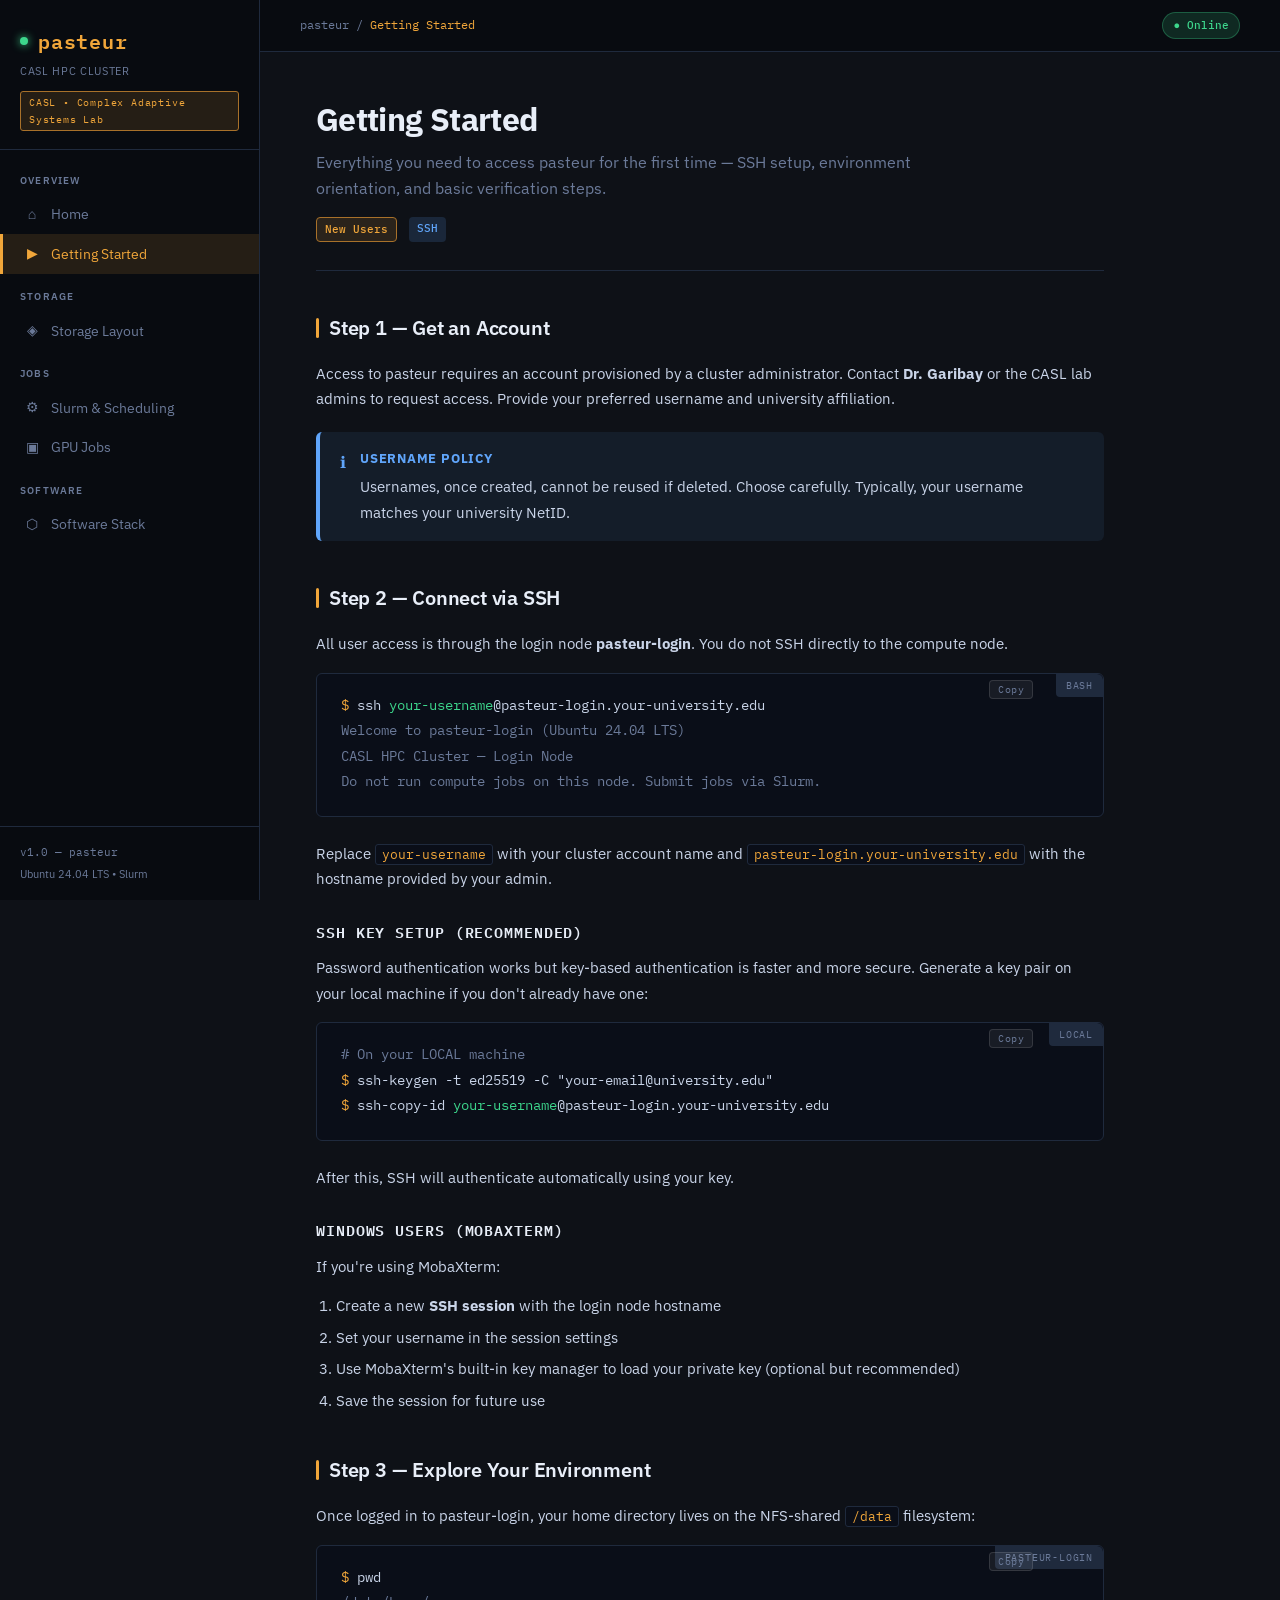
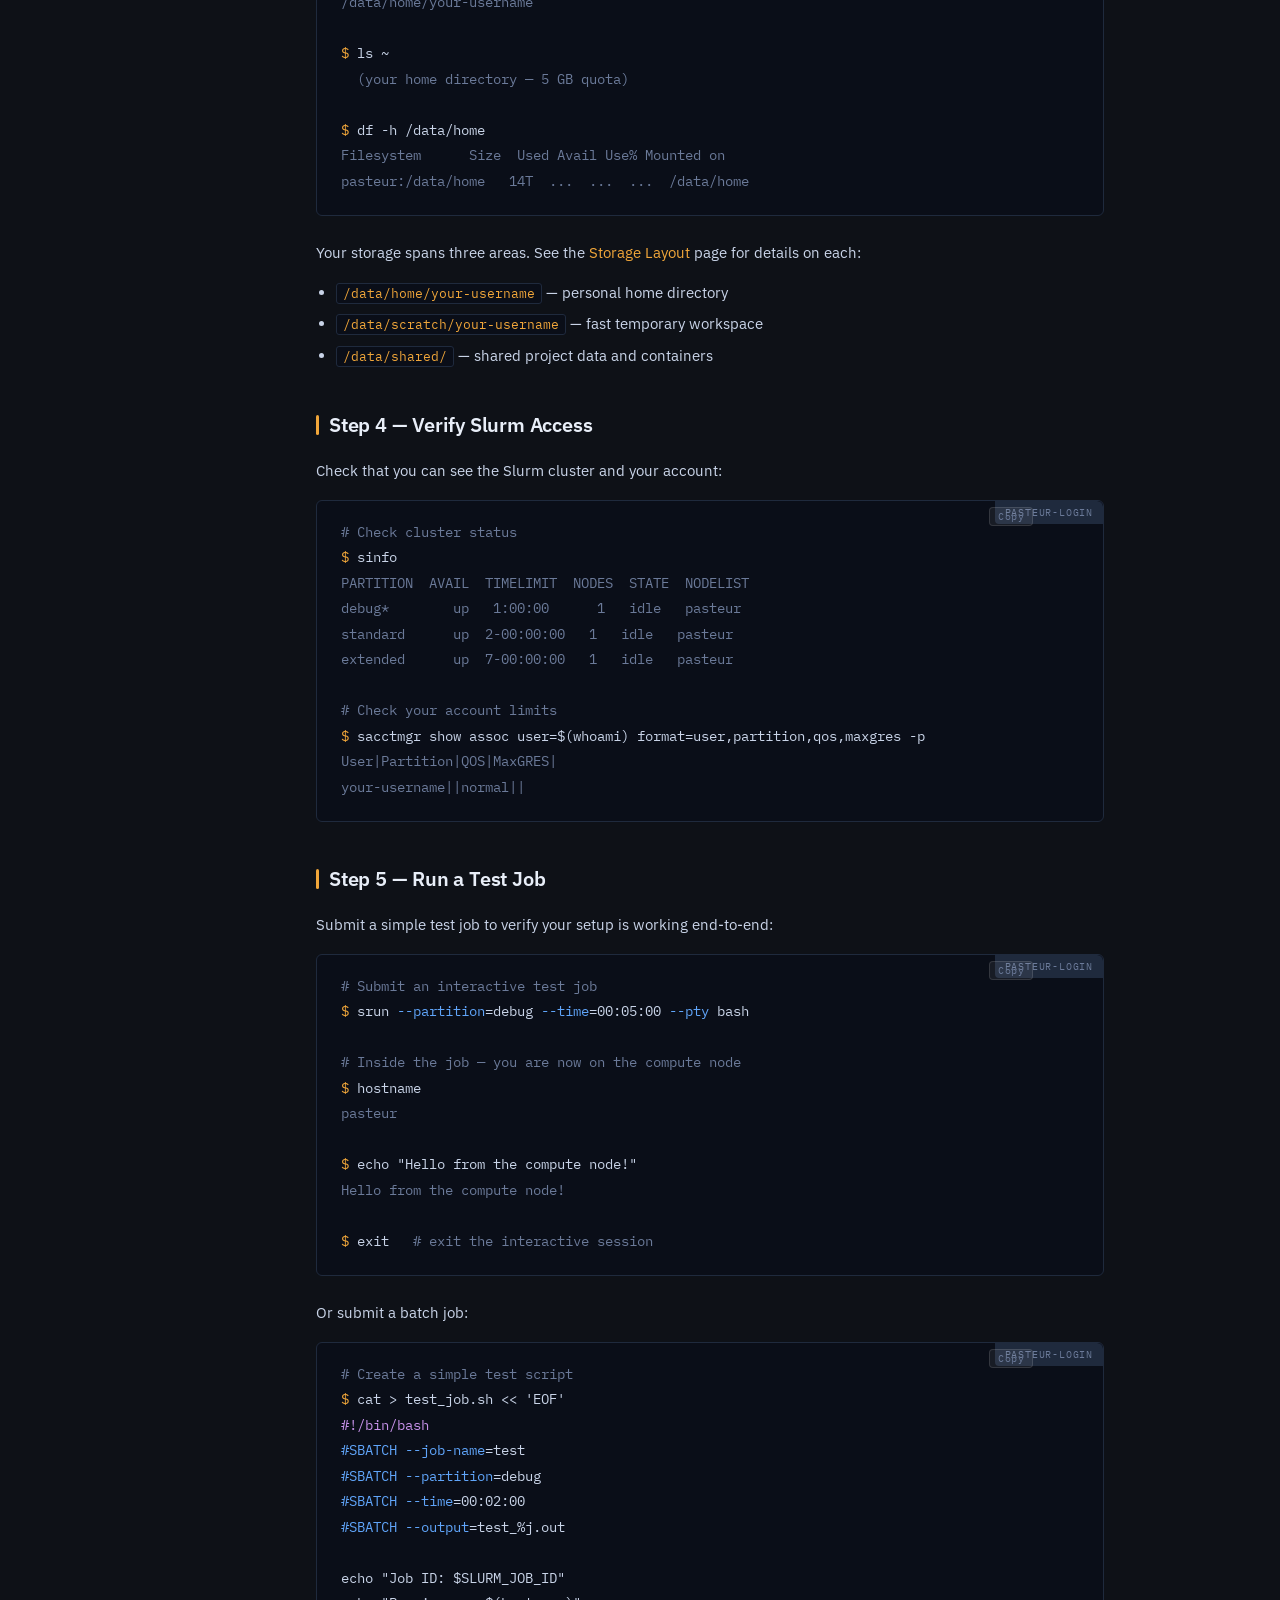
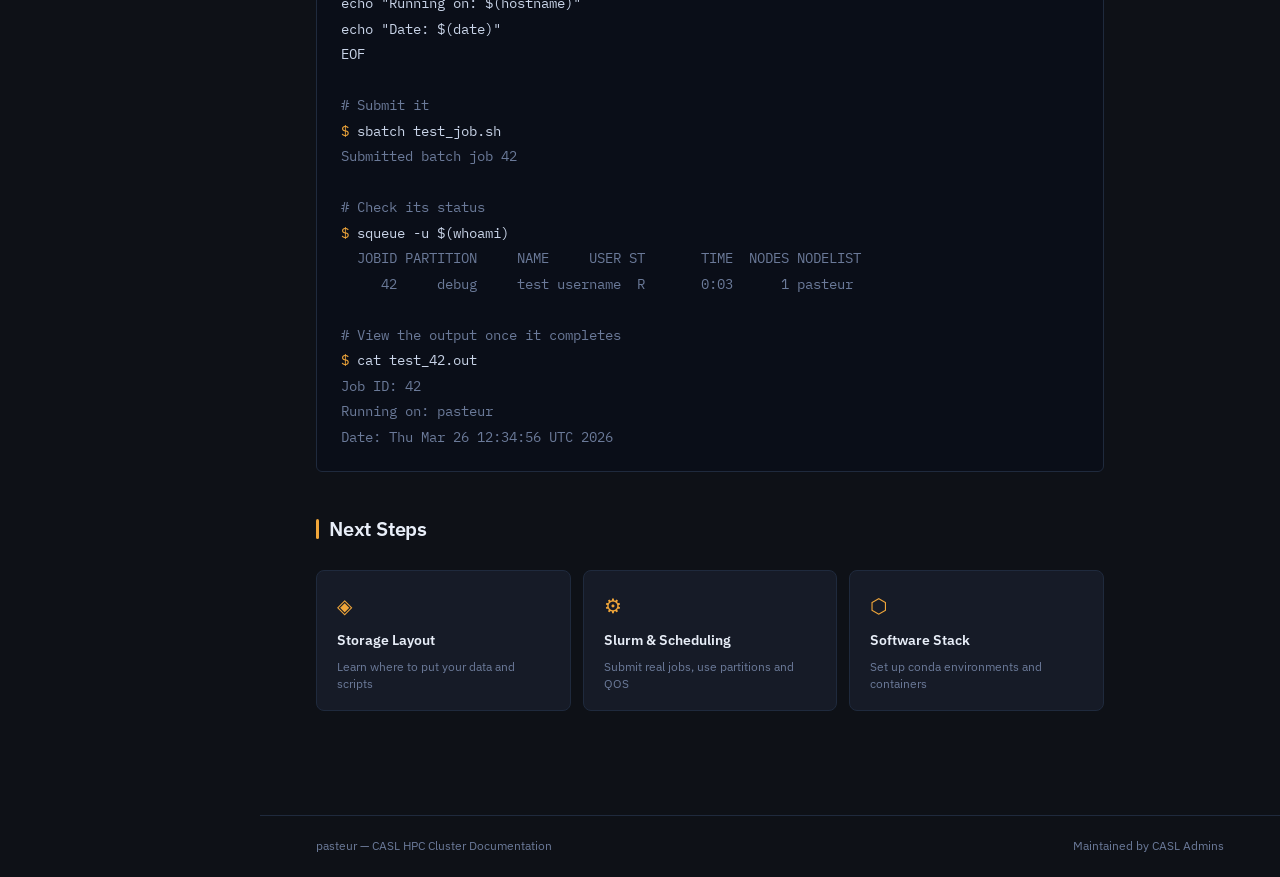
==== getting-started.html @ b66a548c "Initial docs" ====
<!DOCTYPE html>
<html lang="en">
<head>
  <meta charset="UTF-8">
  <meta name="viewport" content="width=device-width, initial-scale=1.0">
  <title>Getting Started — pasteur</title>
  <link rel="stylesheet" href="css/style.css">
</head>
<body>
<div class="layout">

  <nav class="sidebar" id="sidebar">
    <div class="sidebar-brand">
      <div class="cluster-name">pasteur</div>
      <div class="subtitle">CASL HPC Cluster</div>
      <div class="org-tag">CASL &bull; Complex Adaptive Systems Lab</div>
    </div>
    <div class="sidebar-nav">
      <div class="nav-section">
        <div class="nav-section-label">Overview</div>
        <a class="nav-link" href="index.html"><span class="icon">⌂</span> Home</a>
        <a class="nav-link" href="getting-started.html"><span class="icon">▶</span> Getting Started</a>
      </div>
      <div class="nav-section">
        <div class="nav-section-label">Storage</div>
        <a class="nav-link" href="storage.html"><span class="icon">◈</span> Storage Layout</a>
      </div>
      <div class="nav-section">
        <div class="nav-section-label">Jobs</div>
        <a class="nav-link" href="slurm.html"><span class="icon">⚙</span> Slurm &amp; Scheduling</a>
        <a class="nav-link" href="gpu-jobs.html"><span class="icon">▣</span> GPU Jobs</a>
      </div>
      <div class="nav-section">
        <div class="nav-section-label">Software</div>
        <a class="nav-link" href="software.html"><span class="icon">⬡</span> Software Stack</a>
      </div>
    </div>
    <div class="sidebar-footer">
      <div class="version">v1.0 &mdash; pasteur</div>
      <div style="margin-top:4px;">Ubuntu 24.04 LTS &bull; Slurm</div>
    </div>
  </nav>

  <div class="overlay" id="overlay"></div>

  <div class="main">
    <div class="topbar">
      <div style="display:flex;align-items:center;gap:12px;">
        <button class="hamburger" id="hamburger">☰</button>
        <div class="topbar-breadcrumb">pasteur / <span>Getting Started</span></div>
      </div>
      <div class="topbar-right">
        <span class="badge badge-green">● Online</span>
      </div>
    </div>

    <div class="content">
      <div class="page-header">
        <h1>Getting Started</h1>
        <p class="lead">Everything you need to access pasteur for the first time — SSH setup, environment orientation, and basic verification steps.</p>
        <div class="meta">
          <span class="badge chip chip-amber">New Users</span>
          <span class="badge chip chip-blue">SSH</span>
        </div>
      </div>

      <!-- Account -->
      <h2>Step 1 — Get an Account</h2>
      <p>Access to pasteur requires an account provisioned by a cluster administrator. Contact <strong>Dr. Garibay</strong> or the CASL lab admins to request access. Provide your preferred username and university affiliation.</p>
      <div class="callout callout-info">
        <span class="callout-icon">ℹ</span>
        <div class="callout-body">
          <strong>Username policy</strong>
          Usernames, once created, cannot be reused if deleted. Choose carefully. Typically, your username matches your university NetID.
        </div>
      </div>

      <!-- SSH Access -->
      <h2>Step 2 — Connect via SSH</h2>
      <p>All user access is through the login node <strong>pasteur-login</strong>. You do not SSH directly to the compute node.</p>

      <pre><code><span class="prompt">$ </span>ssh <span class="hl">your-username</span>@pasteur-login.your-university.edu
<span class="output">Welcome to pasteur-login (Ubuntu 24.04 LTS)</span>
<span class="output">CASL HPC Cluster — Login Node</span>
<span class="output">Do not run compute jobs on this node. Submit jobs via Slurm.</span></code><span class="cmd-label">bash</span></pre>

      <p>Replace <code>your-username</code> with your cluster account name and <code>pasteur-login.your-university.edu</code> with the hostname provided by your admin.</p>

      <h3>SSH Key Setup (Recommended)</h3>
      <p>Password authentication works but key-based authentication is faster and more secure. Generate a key pair on your local machine if you don't already have one:</p>

      <pre><code><span class="comment"># On your LOCAL machine</span>
<span class="prompt">$ </span>ssh-keygen -t ed25519 -C "your-email@university.edu"
<span class="prompt">$ </span>ssh-copy-id <span class="hl">your-username</span>@pasteur-login.your-university.edu</code><span class="cmd-label">local</span></pre>

      <p>After this, SSH will authenticate automatically using your key.</p>

      <h3>Windows Users (MobaXterm)</h3>
      <p>If you're using MobaXterm:</p>
      <ol>
        <li>Create a new <strong>SSH session</strong> with the login node hostname</li>
        <li>Set your username in the session settings</li>
        <li>Use MobaXterm's built-in key manager to load your private key (optional but recommended)</li>
        <li>Save the session for future use</li>
      </ol>

      <!-- Environment -->
      <h2>Step 3 — Explore Your Environment</h2>
      <p>Once logged in to pasteur-login, your home directory lives on the NFS-shared <code>/data</code> filesystem:</p>

      <pre><code><span class="prompt">$ </span>pwd
<span class="output">/data/home/your-username</span>

<span class="prompt">$ </span>ls ~
<span class="output">  (your home directory — 5 GB quota)</span>

<span class="prompt">$ </span>df -h /data/home
<span class="output">Filesystem      Size  Used Avail Use% Mounted on</span>
<span class="output">pasteur:/data/home   14T  ...  ...  ...  /data/home</span></code><span class="cmd-label">pasteur-login</span></pre>

      <p>Your storage spans three areas. See the <a href="storage.html">Storage Layout</a> page for details on each:</p>
      <ul>
        <li><code>/data/home/your-username</code> — personal home directory</li>
        <li><code>/data/scratch/your-username</code> — fast temporary workspace</li>
        <li><code>/data/shared/</code> — shared project data and containers</li>
      </ul>

      <!-- Verify Slurm -->
      <h2>Step 4 — Verify Slurm Access</h2>
      <p>Check that you can see the Slurm cluster and your account:</p>

      <pre><code><span class="comment"># Check cluster status</span>
<span class="prompt">$ </span>sinfo
<span class="output">PARTITION  AVAIL  TIMELIMIT  NODES  STATE  NODELIST</span>
<span class="output">debug*        up   1:00:00      1   idle   pasteur</span>
<span class="output">standard      up  2-00:00:00   1   idle   pasteur</span>
<span class="output">extended      up  7-00:00:00   1   idle   pasteur</span>

<span class="comment"># Check your account limits</span>
<span class="prompt">$ </span>sacctmgr show assoc user=$(whoami) format=user,partition,qos,maxgres -p
<span class="output">User|Partition|QOS|MaxGRES|</span>
<span class="output">your-username||normal||</span></code><span class="cmd-label">pasteur-login</span></pre>

      <!-- Quick test job -->
      <h2>Step 5 — Run a Test Job</h2>
      <p>Submit a simple test job to verify your setup is working end-to-end:</p>

      <pre><code><span class="comment"># Submit an interactive test job</span>
<span class="prompt">$ </span>srun <span class="flag">--partition</span>=debug <span class="flag">--time</span>=00:05:00 <span class="flag">--pty</span> bash

<span class="comment"># Inside the job — you are now on the compute node</span>
<span class="prompt">$ </span>hostname
<span class="output">pasteur</span>

<span class="prompt">$ </span>echo "Hello from the compute node!"
<span class="output">Hello from the compute node!</span>

<span class="prompt">$ </span>exit   <span class="comment"># exit the interactive session</span></code><span class="cmd-label">pasteur-login</span></pre>

      <p>Or submit a batch job:</p>

      <pre><code><span class="comment"># Create a simple test script</span>
<span class="prompt">$ </span>cat > test_job.sh &lt;&lt; 'EOF'
<span class="kw">#!/bin/bash</span>
<span class="flag">#SBATCH --job-name</span>=test
<span class="flag">#SBATCH --partition</span>=debug
<span class="flag">#SBATCH --time</span>=00:02:00
<span class="flag">#SBATCH --output</span>=test_%j.out

echo "Job ID: $SLURM_JOB_ID"
echo "Running on: $(hostname)"
echo "Date: $(date)"
EOF

<span class="comment"># Submit it</span>
<span class="prompt">$ </span>sbatch test_job.sh
<span class="output">Submitted batch job 42</span>

<span class="comment"># Check its status</span>
<span class="prompt">$ </span>squeue -u $(whoami)
<span class="output">  JOBID PARTITION     NAME     USER ST       TIME  NODES NODELIST</span>
<span class="output">     42     debug     test username  R       0:03      1 pasteur</span>

<span class="comment"># View the output once it completes</span>
<span class="prompt">$ </span>cat test_42.out
<span class="output">Job ID: 42</span>
<span class="output">Running on: pasteur</span>
<span class="output">Date: Thu Mar 26 12:34:56 UTC 2026</span></code><span class="cmd-label">pasteur-login</span></pre>

      <!-- Next steps -->
      <h2>Next Steps</h2>
      <div class="quick-links">
        <a class="quick-link" href="storage.html">
          <span class="ql-icon">◈</span>
          <span class="ql-title">Storage Layout</span>
          <span class="ql-desc">Learn where to put your data and scripts</span>
        </a>
        <a class="quick-link" href="slurm.html">
          <span class="ql-icon">⚙</span>
          <span class="ql-title">Slurm &amp; Scheduling</span>
          <span class="ql-desc">Submit real jobs, use partitions and QOS</span>
        </a>
        <a class="quick-link" href="software.html">
          <span class="ql-icon">⬡</span>
          <span class="ql-title">Software Stack</span>
          <span class="ql-desc">Set up conda environments and containers</span>
        </a>
      </div>

    </div><!-- /content -->
    <footer class="page-footer">
      <span>pasteur — CASL HPC Cluster Documentation</span>
      <span>Maintained by CASL Admins</span>
    </footer>
  </div>
</div>
<script src="js/main.js"></script>
</body>
</html>
---- css/style.css ----
@import url('https://fonts.googleapis.com/css2?family=IBM+Plex+Mono:wght@400;500;600&family=IBM+Plex+Sans:ital,wght@0,300;0,400;0,500;0,600;0,700;1,400&display=swap');

/* ── Reset & Variables ─────────────────────────────── */
*, *::before, *::after { box-sizing: border-box; margin: 0; padding: 0; }

:root {
  --bg:         #0e1117;
  --bg-sidebar: #080b10;
  --bg-card:    #161b27;
  --bg-code:    #0a0e18;
  --border:     #1f2a3d;
  --border-2:   #2a3650;

  --text:       #c9d4e8;
  --text-dim:   #6b7a99;
  --text-head:  #e8eef8;

  --amber:      #f0a63a;
  --amber-dim:  #a8712a;
  --amber-glow: rgba(240,166,58,0.12);
  --green:      #3dd68c;
  --green-dim:  rgba(61,214,140,0.15);
  --red:        #ff6b6b;
  --blue:       #60a5fa;

  --sidebar-w: 260px;
  --font-mono: 'IBM Plex Mono', 'Courier New', monospace;
  --font-body: 'IBM Plex Sans', 'Segoe UI', sans-serif;
}

html { scroll-behavior: smooth; }

body {
  font-family: var(--font-body);
  background: var(--bg);
  color: var(--text);
  line-height: 1.7;
  font-size: 15px;
}

a { color: var(--amber); text-decoration: none; }
a:hover { color: #ffd07a; text-decoration: underline; }

/* ── Layout ─────────────────────────────────────────── */
.layout { display: flex; min-height: 100vh; }

/* ── Sidebar ─────────────────────────────────────────── */
.sidebar {
  width: var(--sidebar-w);
  background: var(--bg-sidebar);
  border-right: 1px solid var(--border);
  position: fixed;
  top: 0; left: 0; bottom: 0;
  overflow-y: auto;
  display: flex;
  flex-direction: column;
  z-index: 100;
  transition: transform 0.3s ease;
}

.sidebar-brand {
  padding: 24px 20px 18px;
  border-bottom: 1px solid var(--border);
}

.sidebar-brand .cluster-name {
  font-family: var(--font-mono);
  font-size: 20px;
  font-weight: 600;
  color: var(--amber);
  letter-spacing: 0.04em;
  display: flex;
  align-items: center;
  gap: 10px;
}

.sidebar-brand .cluster-name::before {
  content: '';
  display: inline-block;
  width: 8px; height: 8px;
  background: var(--green);
  border-radius: 50%;
  box-shadow: 0 0 8px var(--green);
  animation: pulse 2s infinite;
}

@keyframes pulse {
  0%, 100% { opacity: 1; }
  50% { opacity: 0.4; }
}

.sidebar-brand .subtitle {
  font-size: 11px;
  color: var(--text-dim);
  margin-top: 4px;
  letter-spacing: 0.06em;
  text-transform: uppercase;
}

.sidebar-brand .org-tag {
  display: inline-block;
  margin-top: 10px;
  padding: 2px 8px;
  background: var(--amber-glow);
  border: 1px solid var(--amber-dim);
  border-radius: 3px;
  font-family: var(--font-mono);
  font-size: 10px;
  color: var(--amber);
  letter-spacing: 0.08em;
}

.sidebar-nav { padding: 16px 0; flex: 1; }

.nav-section {
  margin-bottom: 8px;
}

.nav-section-label {
  padding: 6px 20px;
  font-size: 10px;
  font-weight: 600;
  letter-spacing: 0.12em;
  text-transform: uppercase;
  color: var(--text-dim);
}

.nav-link {
  display: flex;
  align-items: center;
  gap: 10px;
  padding: 8px 20px;
  color: var(--text-dim);
  font-size: 13.5px;
  border-left: 3px solid transparent;
  transition: all 0.15s;
}

.nav-link:hover {
  color: var(--text);
  background: rgba(255,255,255,0.04);
  text-decoration: none;
}

.nav-link.active {
  color: var(--amber);
  background: var(--amber-glow);
  border-left-color: var(--amber);
}

.nav-link .icon { font-size: 14px; width: 18px; text-align: center; }

.sidebar-footer {
  padding: 16px 20px;
  border-top: 1px solid var(--border);
  font-size: 11px;
  color: var(--text-dim);
}

.sidebar-footer .version {
  font-family: var(--font-mono);
  color: var(--text-dim);
}

/* ── Main content ────────────────────────────────────── */
.main {
  margin-left: var(--sidebar-w);
  flex: 1;
  min-height: 100vh;
  display: flex;
  flex-direction: column;
}

.topbar {
  background: var(--bg-sidebar);
  border-bottom: 1px solid var(--border);
  padding: 12px 40px;
  display: flex;
  align-items: center;
  justify-content: space-between;
  position: sticky;
  top: 0;
  z-index: 50;
}

.topbar-breadcrumb {
  font-family: var(--font-mono);
  font-size: 12px;
  color: var(--text-dim);
}

.topbar-breadcrumb span { color: var(--amber); }

.topbar-right {
  display: flex;
  align-items: center;
  gap: 16px;
  font-size: 12px;
  color: var(--text-dim);
}

.badge {
  display: inline-flex;
  align-items: center;
  gap: 5px;
  padding: 3px 10px;
  border-radius: 20px;
  font-size: 11px;
  font-family: var(--font-mono);
  font-weight: 500;
}

.badge-green {
  background: var(--green-dim);
  color: var(--green);
  border: 1px solid rgba(61,214,140,0.3);
}

.content {
  padding: 48px 56px 80px;
  max-width: 900px;
}

/* ── Typography ──────────────────────────────────────── */
.page-header {
  margin-bottom: 40px;
  padding-bottom: 28px;
  border-bottom: 1px solid var(--border);
}

.page-header h1 {
  font-size: 32px;
  font-weight: 700;
  color: var(--text-head);
  letter-spacing: -0.02em;
  line-height: 1.2;
}

.page-header .lead {
  margin-top: 12px;
  font-size: 16px;
  color: var(--text-dim);
  line-height: 1.6;
  max-width: 680px;
}

.page-header .meta {
  margin-top: 16px;
  display: flex;
  gap: 12px;
  flex-wrap: wrap;
}

h2 {
  font-size: 20px;
  font-weight: 600;
  color: var(--text-head);
  margin: 40px 0 16px;
  letter-spacing: -0.01em;
  display: flex;
  align-items: center;
  gap: 10px;
}

h2::before {
  content: '';
  display: inline-block;
  width: 3px;
  height: 20px;
  background: var(--amber);
  border-radius: 2px;
}

h3 {
  font-size: 15px;
  font-weight: 600;
  color: var(--text-head);
  margin: 28px 0 10px;
  text-transform: uppercase;
  letter-spacing: 0.06em;
  font-family: var(--font-mono);
}

p { margin-bottom: 14px; color: var(--text); }

ul, ol { padding-left: 20px; margin-bottom: 14px; }
li { margin-bottom: 6px; }

/* ── Code blocks ─────────────────────────────────────── */
pre {
  background: var(--bg-code);
  border: 1px solid var(--border);
  border-radius: 6px;
  padding: 20px 24px;
  overflow-x: auto;
  margin: 16px 0 24px;
  position: relative;
}

pre .cmd-label {
  position: absolute;
  top: 0; right: 0;
  background: var(--border);
  color: var(--text-dim);
  font-size: 10px;
  font-family: var(--font-mono);
  padding: 3px 10px;
  border-radius: 0 6px 0 4px;
  letter-spacing: 0.08em;
  text-transform: uppercase;
}

code {
  font-family: var(--font-mono);
  font-size: 13.5px;
  color: var(--text);
  line-height: 1.7;
}

.comment { color: var(--text-dim); }
.kw      { color: #c792ea; }
.str     { color: #c3e88d; }
.flag    { color: var(--blue); }
.prompt  { color: var(--amber); user-select: none; }
.output  { color: var(--text-dim); }
.hl      { color: var(--green); }

:not(pre) > code {
  background: var(--bg-code);
  border: 1px solid var(--border);
  border-radius: 3px;
  padding: 1px 6px;
  font-size: 13px;
  color: var(--amber);
}

/* ── Cards ───────────────────────────────────────────── */
.card {
  background: var(--bg-card);
  border: 1px solid var(--border);
  border-radius: 8px;
  padding: 24px;
  margin-bottom: 16px;
}

.card-grid {
  display: grid;
  grid-template-columns: repeat(auto-fit, minmax(220px, 1fr));
  gap: 14px;
  margin: 20px 0;
}

.spec-card {
  background: var(--bg-card);
  border: 1px solid var(--border);
  border-radius: 8px;
  padding: 20px;
  position: relative;
  overflow: hidden;
}

.spec-card::before {
  content: '';
  position: absolute;
  top: 0; left: 0; right: 0;
  height: 2px;
  background: linear-gradient(90deg, var(--amber), transparent);
}

.spec-card .spec-label {
  font-size: 10px;
  text-transform: uppercase;
  letter-spacing: 0.1em;
  color: var(--text-dim);
  font-family: var(--font-mono);
  margin-bottom: 6px;
}

.spec-card .spec-value {
  font-family: var(--font-mono);
  font-size: 22px;
  font-weight: 600;
  color: var(--amber);
}

.spec-card .spec-sub {
  font-size: 12px;
  color: var(--text-dim);
  margin-top: 3px;
}

/* ── Callouts ────────────────────────────────────────── */
.callout {
  border-radius: 6px;
  padding: 16px 20px;
  margin: 20px 0;
  border-left: 4px solid;
  display: flex;
  gap: 14px;
  align-items: flex-start;
}

.callout-icon { font-size: 16px; flex-shrink: 0; margin-top: 1px; }
.callout-body { flex: 1; }
.callout-body strong { display: block; margin-bottom: 4px; font-size: 13px; text-transform: uppercase; letter-spacing: 0.06em; }

.callout-warning {
  background: rgba(240,166,58,0.08);
  border-color: var(--amber);
}
.callout-warning .callout-icon { color: var(--amber); }
.callout-warning strong { color: var(--amber); }

.callout-info {
  background: rgba(96,165,250,0.08);
  border-color: var(--blue);
}
.callout-info .callout-icon { color: var(--blue); }
.callout-info strong { color: var(--blue); }

.callout-success {
  background: var(--green-dim);
  border-color: var(--green);
}
.callout-success .callout-icon { color: var(--green); }
.callout-success strong { color: var(--green); }

.callout-danger {
  background: rgba(255,107,107,0.08);
  border-color: var(--red);
}
.callout-danger .callout-icon { color: var(--red); }
.callout-danger strong { color: var(--red); }

/* ── Tables ──────────────────────────────────────────── */
.table-wrap { overflow-x: auto; margin: 16px 0 24px; }

table {
  width: 100%;
  border-collapse: collapse;
  font-size: 13.5px;
}

th {
  background: var(--bg-code);
  color: var(--text-dim);
  font-family: var(--font-mono);
  font-size: 11px;
  font-weight: 600;
  text-transform: uppercase;
  letter-spacing: 0.08em;
  padding: 10px 16px;
  text-align: left;
  border: 1px solid var(--border);
}

td {
  padding: 10px 16px;
  border: 1px solid var(--border);
  color: var(--text);
}

tr:nth-child(even) td { background: rgba(255,255,255,0.02); }
tr:hover td { background: var(--amber-glow); }

td code { font-size: 12px; }

/* ── Home page specifics ─────────────────────────────── */
.hero {
  background: linear-gradient(135deg, var(--bg-card) 0%, var(--bg) 100%);
  border: 1px solid var(--border);
  border-radius: 10px;
  padding: 40px;
  margin-bottom: 40px;
  position: relative;
  overflow: hidden;
}

.hero::after {
  content: 'pasteur';
  position: absolute;
  right: -20px; bottom: -30px;
  font-family: var(--font-mono);
  font-size: 120px;
  font-weight: 700;
  color: rgba(240,166,58,0.04);
  pointer-events: none;
  letter-spacing: -4px;
}

.hero h1 {
  font-size: 36px;
  font-weight: 700;
  color: var(--text-head);
  letter-spacing: -0.02em;
  line-height: 1.2;
}

.hero h1 span { color: var(--amber); }

.hero p {
  font-size: 16px;
  color: var(--text-dim);
  margin: 16px 0 28px;
  max-width: 560px;
}

.btn-row { display: flex; gap: 12px; flex-wrap: wrap; }

.btn {
  display: inline-flex;
  align-items: center;
  gap: 8px;
  padding: 10px 20px;
  border-radius: 6px;
  font-size: 13.5px;
  font-weight: 500;
  cursor: pointer;
  transition: all 0.15s;
  text-decoration: none !important;
}

.btn-primary {
  background: var(--amber);
  color: #0e1117;
}
.btn-primary:hover { background: #ffd07a; }

.btn-secondary {
  background: transparent;
  color: var(--text);
  border: 1px solid var(--border-2);
}
.btn-secondary:hover { border-color: var(--amber); color: var(--amber); }

.quick-links {
  display: grid;
  grid-template-columns: repeat(auto-fit, minmax(200px, 1fr));
  gap: 12px;
  margin: 24px 0;
}

.quick-link {
  display: flex;
  flex-direction: column;
  gap: 6px;
  padding: 18px 20px;
  background: var(--bg-card);
  border: 1px solid var(--border);
  border-radius: 8px;
  cursor: pointer;
  transition: all 0.15s;
  text-decoration: none !important;
}

.quick-link:hover {
  border-color: var(--amber);
  background: var(--amber-glow);
  transform: translateY(-1px);
}

.quick-link .ql-icon { font-size: 20px; }
.quick-link .ql-title { font-weight: 600; color: var(--text-head); font-size: 14px; }
.quick-link .ql-desc { font-size: 12px; color: var(--text-dim); line-height: 1.4; }

/* ── Storage diagram ─────────────────────────────────── */
.fs-tree {
  background: var(--bg-code);
  border: 1px solid var(--border);
  border-radius: 8px;
  padding: 24px 28px;
  font-family: var(--font-mono);
  font-size: 13px;
  line-height: 2;
  margin: 20px 0;
}

.fs-tree .dir { color: var(--blue); }
.fs-tree .file { color: var(--text); }
.fs-tree .desc { color: var(--text-dim); font-size: 12px; }
.fs-tree .tree { color: var(--border-2); }
.fs-tree .mount { color: var(--green); font-size: 11px; }

/* ── Partition table chips ───────────────────────────── */
.chip {
  display: inline-block;
  padding: 2px 8px;
  border-radius: 4px;
  font-size: 11px;
  font-family: var(--font-mono);
  font-weight: 500;
}

.chip-amber { background: var(--amber-glow); color: var(--amber); border: 1px solid var(--amber-dim); }
.chip-green { background: var(--green-dim); color: var(--green); }
.chip-blue  { background: rgba(96,165,250,0.15); color: var(--blue); }
.chip-red   { background: rgba(255,107,107,0.15); color: var(--red); }

/* ── Mobile hamburger ────────────────────────────────── */
.hamburger {
  display: none;
  background: none;
  border: 1px solid var(--border);
  color: var(--text);
  padding: 6px 10px;
  border-radius: 4px;
  cursor: pointer;
  font-size: 16px;
}

.overlay {
  display: none;
  position: fixed;
  inset: 0;
  background: rgba(0,0,0,0.6);
  z-index: 90;
}

/* ── Footer ──────────────────────────────────────────── */
.page-footer {
  margin-top: auto;
  padding: 20px 56px;
  border-top: 1px solid var(--border);
  display: flex;
  align-items: center;
  justify-content: space-between;
  font-size: 12px;
  color: var(--text-dim);
}

.page-footer a { color: var(--text-dim); }
.page-footer a:hover { color: var(--amber); text-decoration: none; }

/* ── Responsive ──────────────────────────────────────── */
@media (max-width: 768px) {
  .sidebar {
    transform: translateX(-100%);
  }
  .sidebar.open {
    transform: translateX(0);
  }
  .overlay.open { display: block; }
  .main { margin-left: 0; }
  .content { padding: 28px 20px 60px; }
  .topbar { padding: 10px 20px; }
  .hamburger { display: block; }
  .page-footer { padding: 16px 20px; flex-direction: column; gap: 6px; text-align: center; }
  .hero { padding: 28px 24px; }
  .hero h1 { font-size: 26px; }
}

/* ── Scrollbar ───────────────────────────────────────── */
::-webkit-scrollbar { width: 6px; height: 6px; }
::-webkit-scrollbar-track { background: transparent; }
::-webkit-scrollbar-thumb { background: var(--border-2); border-radius: 3px; }
::-webkit-scrollbar-thumb:hover { background: var(--text-dim); }
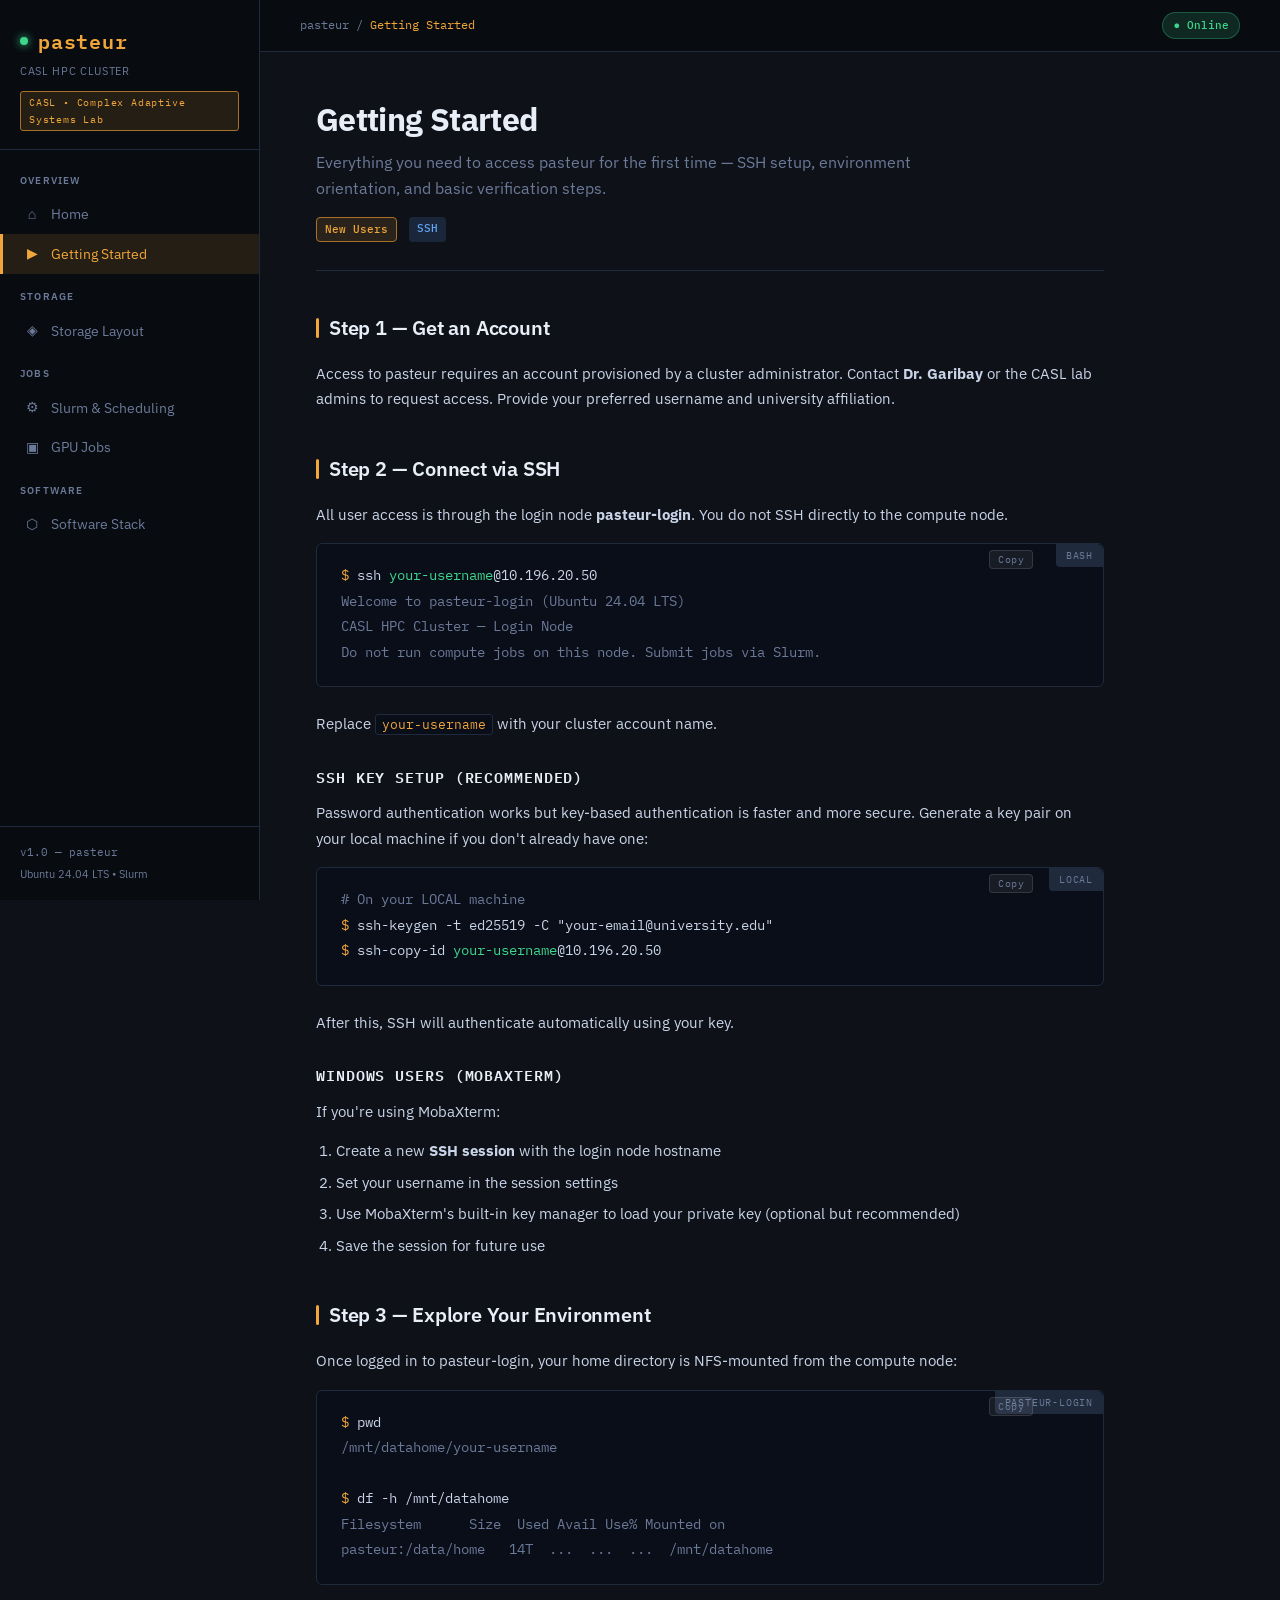
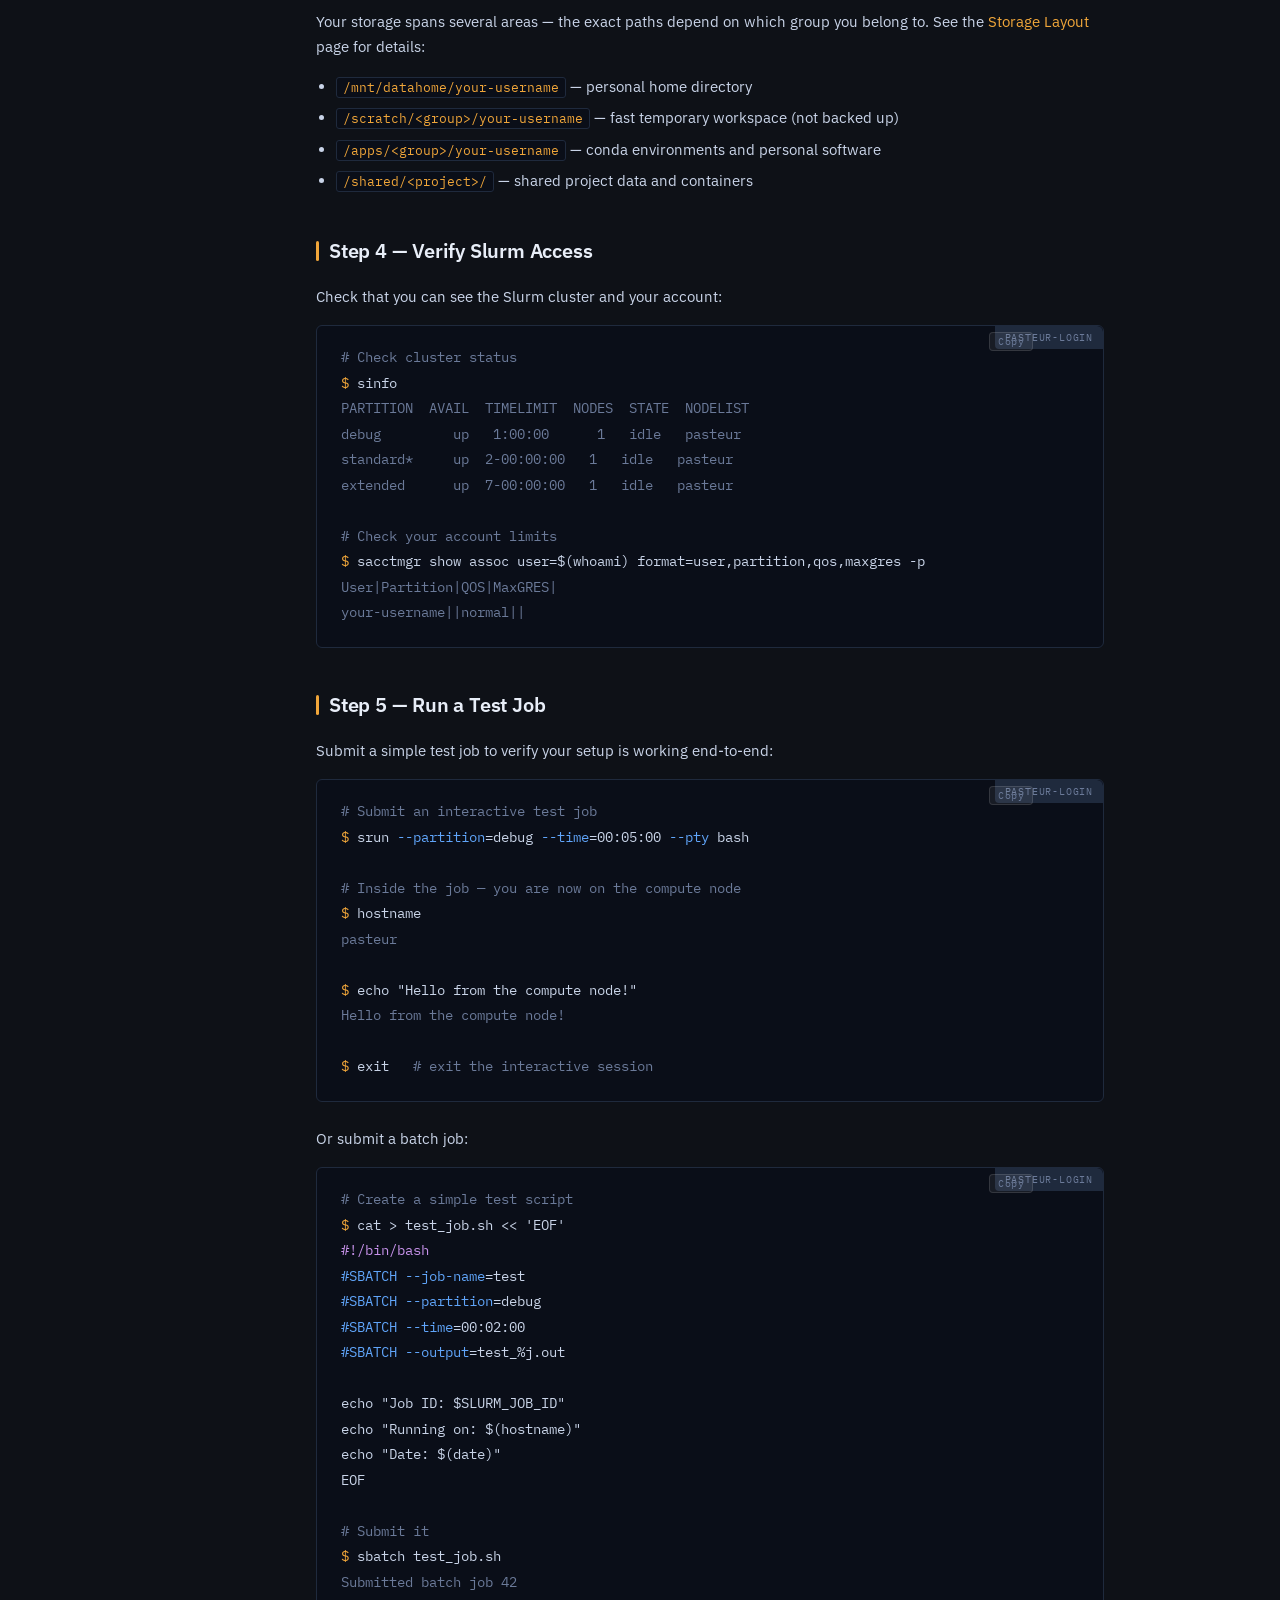
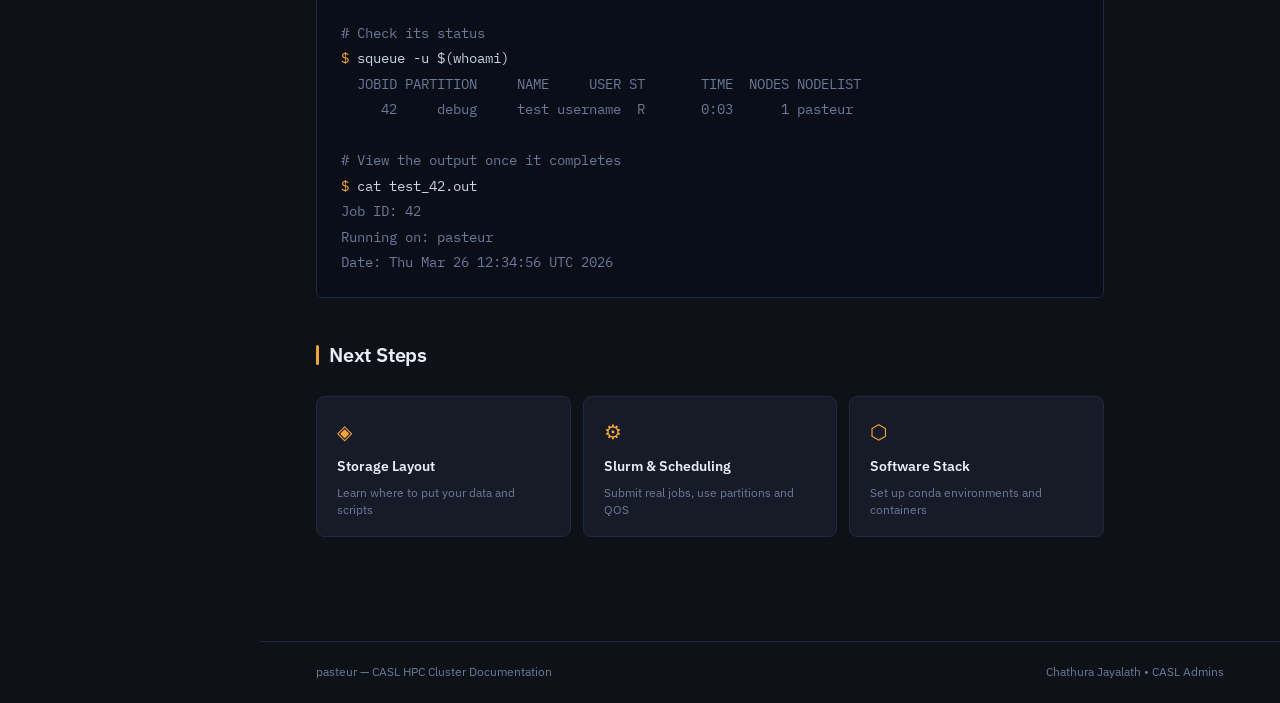
==== commit d540d4af: "fixed paths and stuff" ====
--- a/getting-started.html
+++ b/getting-started.html
@@ -67,31 +67,24 @@
       <!-- Account -->
       <h2>Step 1 — Get an Account</h2>
       <p>Access to pasteur requires an account provisioned by a cluster administrator. Contact <strong>Dr. Garibay</strong> or the CASL lab admins to request access. Provide your preferred username and university affiliation.</p>
-      <div class="callout callout-info">
-        <span class="callout-icon">ℹ</span>
-        <div class="callout-body">
-          <strong>Username policy</strong>
-          Usernames, once created, cannot be reused if deleted. Choose carefully. Typically, your username matches your university NetID.
-        </div>
-      </div>
 
       <!-- SSH Access -->
       <h2>Step 2 — Connect via SSH</h2>
       <p>All user access is through the login node <strong>pasteur-login</strong>. You do not SSH directly to the compute node.</p>
 
-      <pre><code><span class="prompt">$ </span>ssh <span class="hl">your-username</span>@pasteur-login.your-university.edu
+      <pre><code><span class="prompt">$ </span>ssh <span class="hl">your-username</span>@10.196.20.50
 <span class="output">Welcome to pasteur-login (Ubuntu 24.04 LTS)</span>
 <span class="output">CASL HPC Cluster — Login Node</span>
 <span class="output">Do not run compute jobs on this node. Submit jobs via Slurm.</span></code><span class="cmd-label">bash</span></pre>
 
-      <p>Replace <code>your-username</code> with your cluster account name and <code>pasteur-login.your-university.edu</code> with the hostname provided by your admin.</p>
+      <p>Replace <code>your-username</code> with your cluster account name.</p>
 
       <h3>SSH Key Setup (Recommended)</h3>
       <p>Password authentication works but key-based authentication is faster and more secure. Generate a key pair on your local machine if you don't already have one:</p>
 
       <pre><code><span class="comment"># On your LOCAL machine</span>
 <span class="prompt">$ </span>ssh-keygen -t ed25519 -C "your-email@university.edu"
-<span class="prompt">$ </span>ssh-copy-id <span class="hl">your-username</span>@pasteur-login.your-university.edu</code><span class="cmd-label">local</span></pre>
+<span class="prompt">$ </span>ssh-copy-id <span class="hl">your-username</span>@10.196.20.50</code><span class="cmd-label">local</span></pre>
 
       <p>After this, SSH will authenticate automatically using your key.</p>
 
@@ -106,23 +99,21 @@
 
       <!-- Environment -->
       <h2>Step 3 — Explore Your Environment</h2>
-      <p>Once logged in to pasteur-login, your home directory lives on the NFS-shared <code>/data</code> filesystem:</p>
+      <p>Once logged in to pasteur-login, your home directory is NFS-mounted from the compute node:</p>
 
       <pre><code><span class="prompt">$ </span>pwd
-<span class="output">/data/home/your-username</span>
-
-<span class="prompt">$ </span>ls ~
-<span class="output">  (your home directory — 5 GB quota)</span>
-
-<span class="prompt">$ </span>df -h /data/home
+<span class="output">/mnt/datahome/your-username</span>
+
+<span class="prompt">$ </span>df -h /mnt/datahome
 <span class="output">Filesystem      Size  Used Avail Use% Mounted on</span>
-<span class="output">pasteur:/data/home   14T  ...  ...  ...  /data/home</span></code><span class="cmd-label">pasteur-login</span></pre>
-
-      <p>Your storage spans three areas. See the <a href="storage.html">Storage Layout</a> page for details on each:</p>
+<span class="output">pasteur:/data/home   14T  ...  ...  ...  /mnt/datahome</span></code><span class="cmd-label">pasteur-login</span></pre>
+
+      <p>Your storage spans several areas — the exact paths depend on which group you belong to. See the <a href="storage.html">Storage Layout</a> page for details:</p>
       <ul>
-        <li><code>/data/home/your-username</code> — personal home directory</li>
-        <li><code>/data/scratch/your-username</code> — fast temporary workspace</li>
-        <li><code>/data/shared/</code> — shared project data and containers</li>
+        <li><code>/mnt/datahome/your-username</code> — personal home directory</li>
+        <li><code>/scratch/&lt;group&gt;/your-username</code> — fast temporary workspace (not backed up)</li>
+        <li><code>/apps/&lt;group&gt;/your-username</code> — conda environments and personal software</li>
+        <li><code>/shared/&lt;project&gt;/</code> — shared project data and containers</li>
       </ul>
 
       <!-- Verify Slurm -->
@@ -132,8 +123,8 @@
       <pre><code><span class="comment"># Check cluster status</span>
 <span class="prompt">$ </span>sinfo
 <span class="output">PARTITION  AVAIL  TIMELIMIT  NODES  STATE  NODELIST</span>
-<span class="output">debug*        up   1:00:00      1   idle   pasteur</span>
-<span class="output">standard      up  2-00:00:00   1   idle   pasteur</span>
+<span class="output">debug         up   1:00:00      1   idle   pasteur</span>
+<span class="output">standard*     up  2-00:00:00   1   idle   pasteur</span>
 <span class="output">extended      up  7-00:00:00   1   idle   pasteur</span>
 
 <span class="comment"># Check your account limits</span>
@@ -210,7 +201,7 @@
     </div><!-- /content -->
     <footer class="page-footer">
       <span>pasteur — CASL HPC Cluster Documentation</span>
-      <span>Maintained by CASL Admins</span>
+      <span><a href="https://github.com/deamonpog" target="_blank">Chathura Jayalath</a> &bull; CASL Admins</span>
     </footer>
   </div>
 </div>
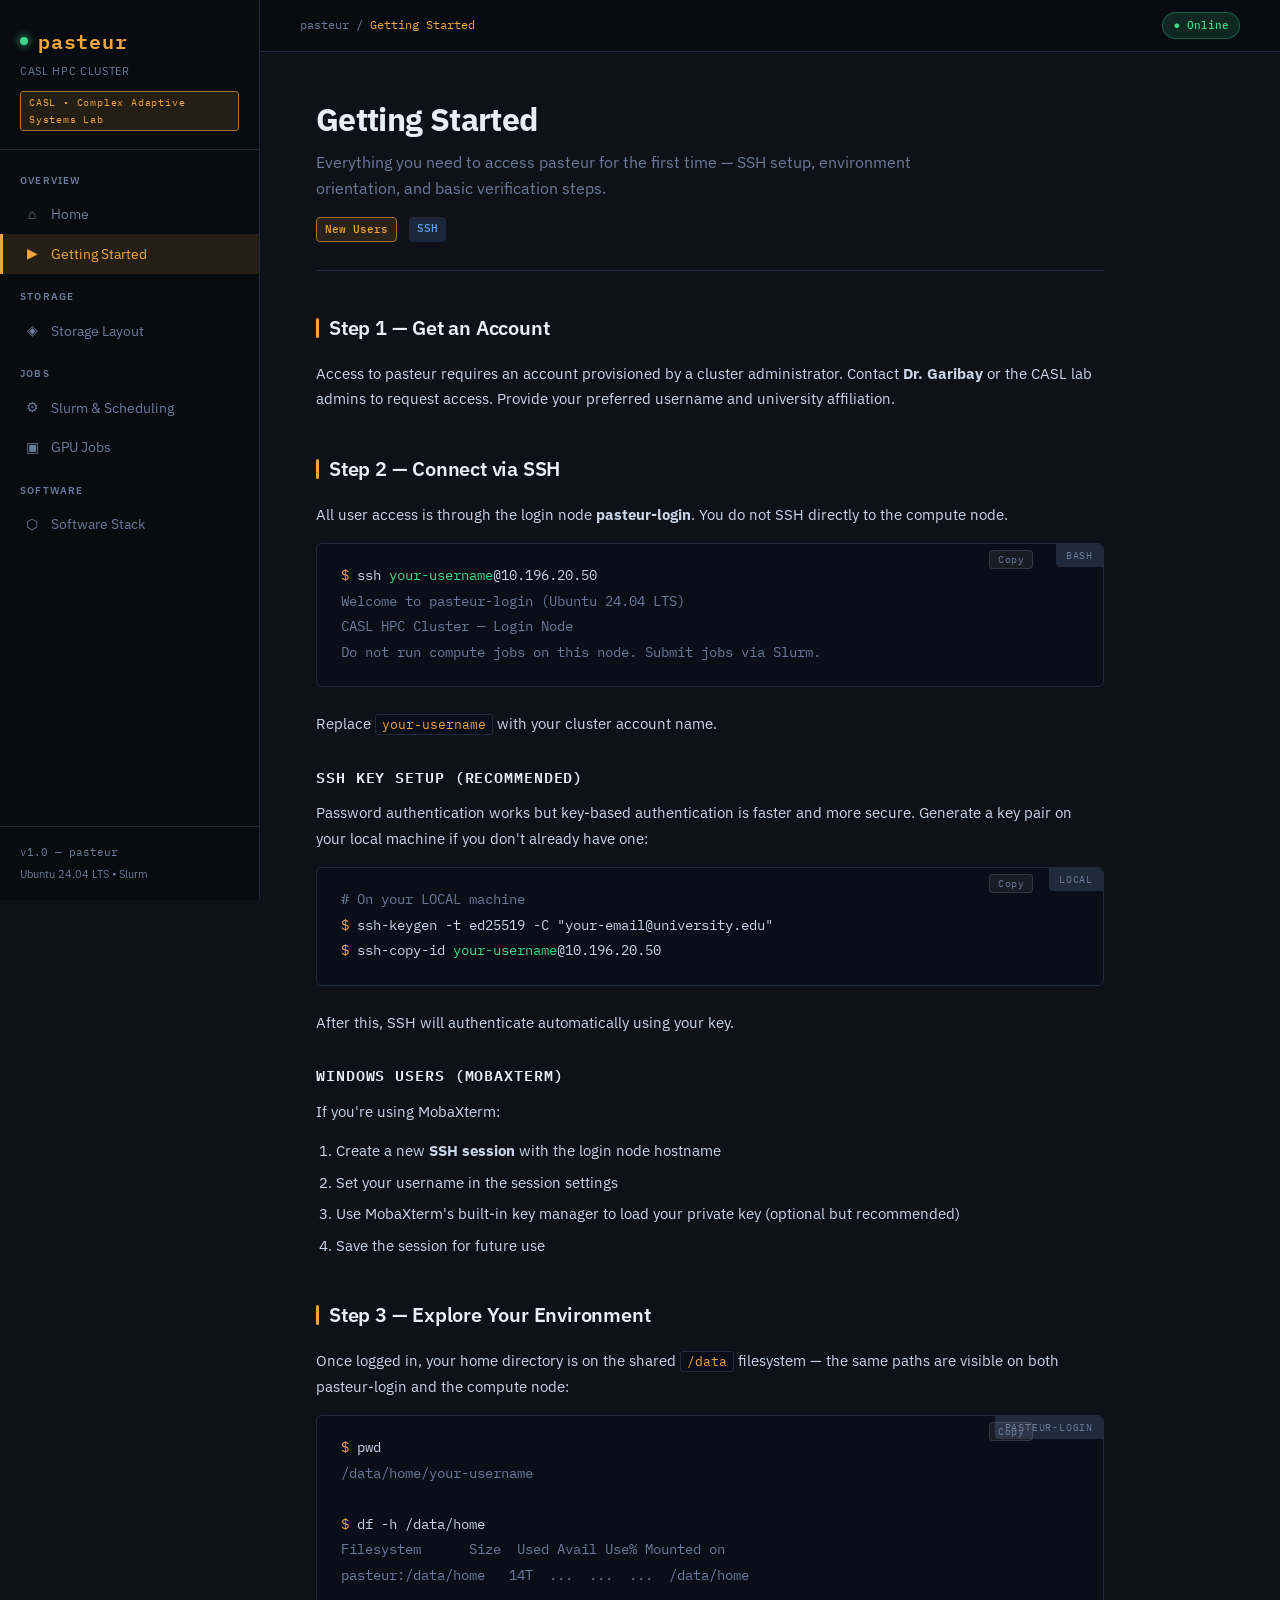
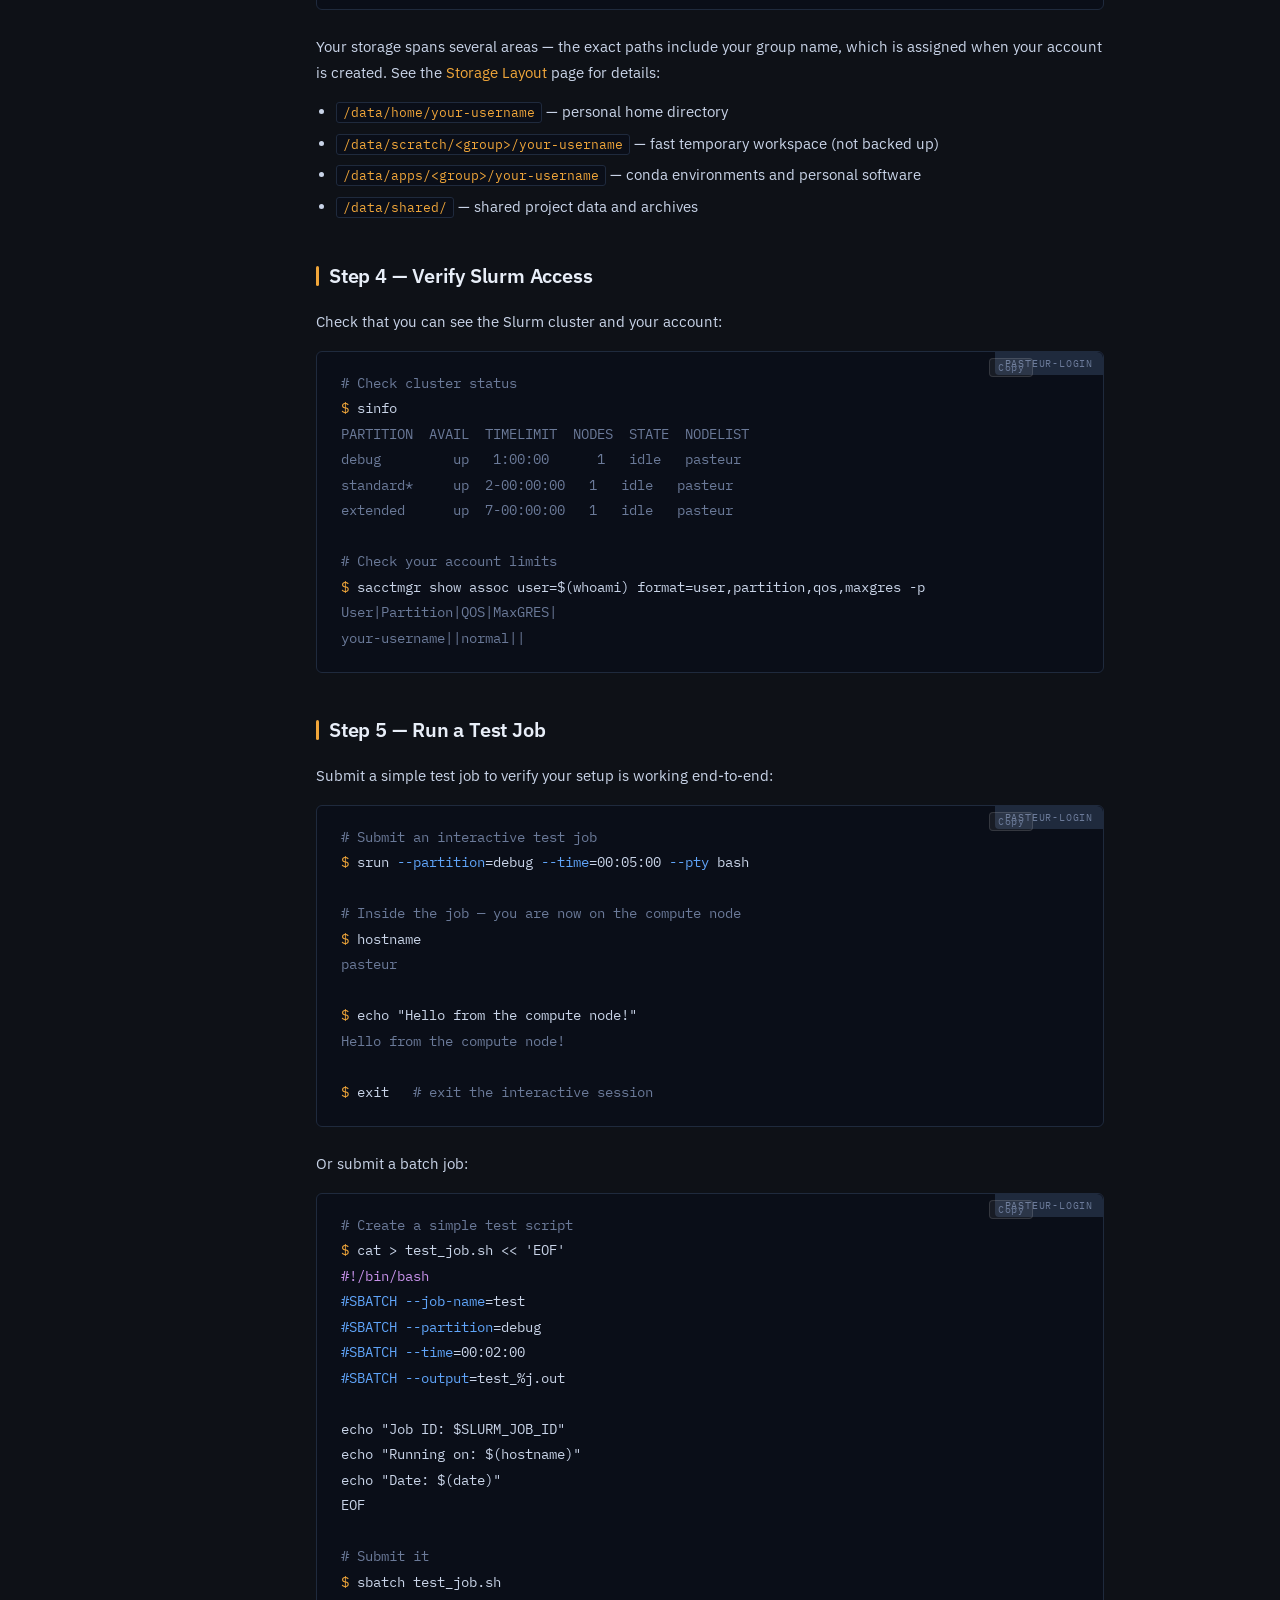
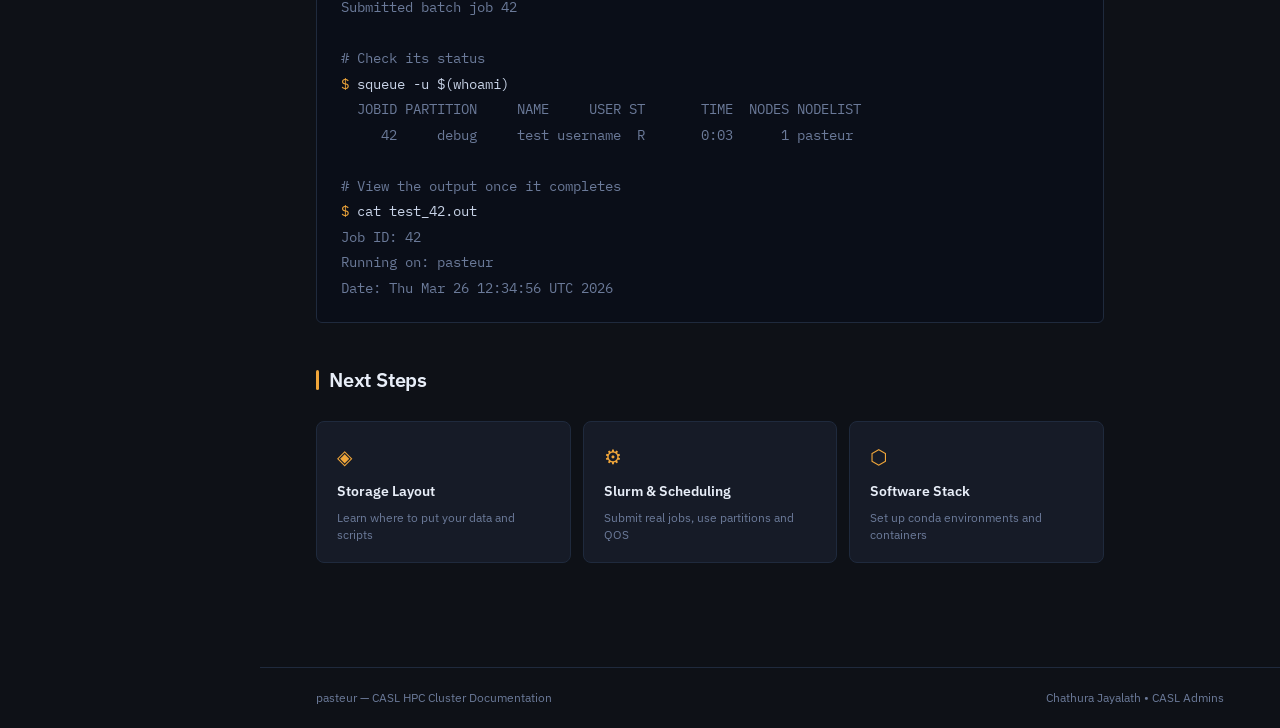
==== commit 1073751b: "updated correct folders" ====
--- a/getting-started.html
+++ b/getting-started.html
@@ -99,21 +99,21 @@
 
       <!-- Environment -->
       <h2>Step 3 — Explore Your Environment</h2>
-      <p>Once logged in to pasteur-login, your home directory is NFS-mounted from the compute node:</p>
+      <p>Once logged in, your home directory is on the shared <code>/data</code> filesystem — the same paths are visible on both pasteur-login and the compute node:</p>
 
       <pre><code><span class="prompt">$ </span>pwd
-<span class="output">/mnt/datahome/your-username</span>
-
-<span class="prompt">$ </span>df -h /mnt/datahome
+<span class="output">/data/home/your-username</span>
+
+<span class="prompt">$ </span>df -h /data/home
 <span class="output">Filesystem      Size  Used Avail Use% Mounted on</span>
-<span class="output">pasteur:/data/home   14T  ...  ...  ...  /mnt/datahome</span></code><span class="cmd-label">pasteur-login</span></pre>
-
-      <p>Your storage spans several areas — the exact paths depend on which group you belong to. See the <a href="storage.html">Storage Layout</a> page for details:</p>
+<span class="output">pasteur:/data/home   14T  ...  ...  ...  /data/home</span></code><span class="cmd-label">pasteur-login</span></pre>
+
+      <p>Your storage spans several areas — the exact paths include your group name, which is assigned when your account is created. See the <a href="storage.html">Storage Layout</a> page for details:</p>
       <ul>
-        <li><code>/mnt/datahome/your-username</code> — personal home directory</li>
-        <li><code>/scratch/&lt;group&gt;/your-username</code> — fast temporary workspace (not backed up)</li>
-        <li><code>/apps/&lt;group&gt;/your-username</code> — conda environments and personal software</li>
-        <li><code>/shared/&lt;project&gt;/</code> — shared project data and containers</li>
+        <li><code>/data/home/your-username</code> — personal home directory</li>
+        <li><code>/data/scratch/&lt;group&gt;/your-username</code> — fast temporary workspace (not backed up)</li>
+        <li><code>/data/apps/&lt;group&gt;/your-username</code> — conda environments and personal software</li>
+        <li><code>/data/shared/</code> — shared project data and archives</li>
       </ul>
 
       <!-- Verify Slurm -->
